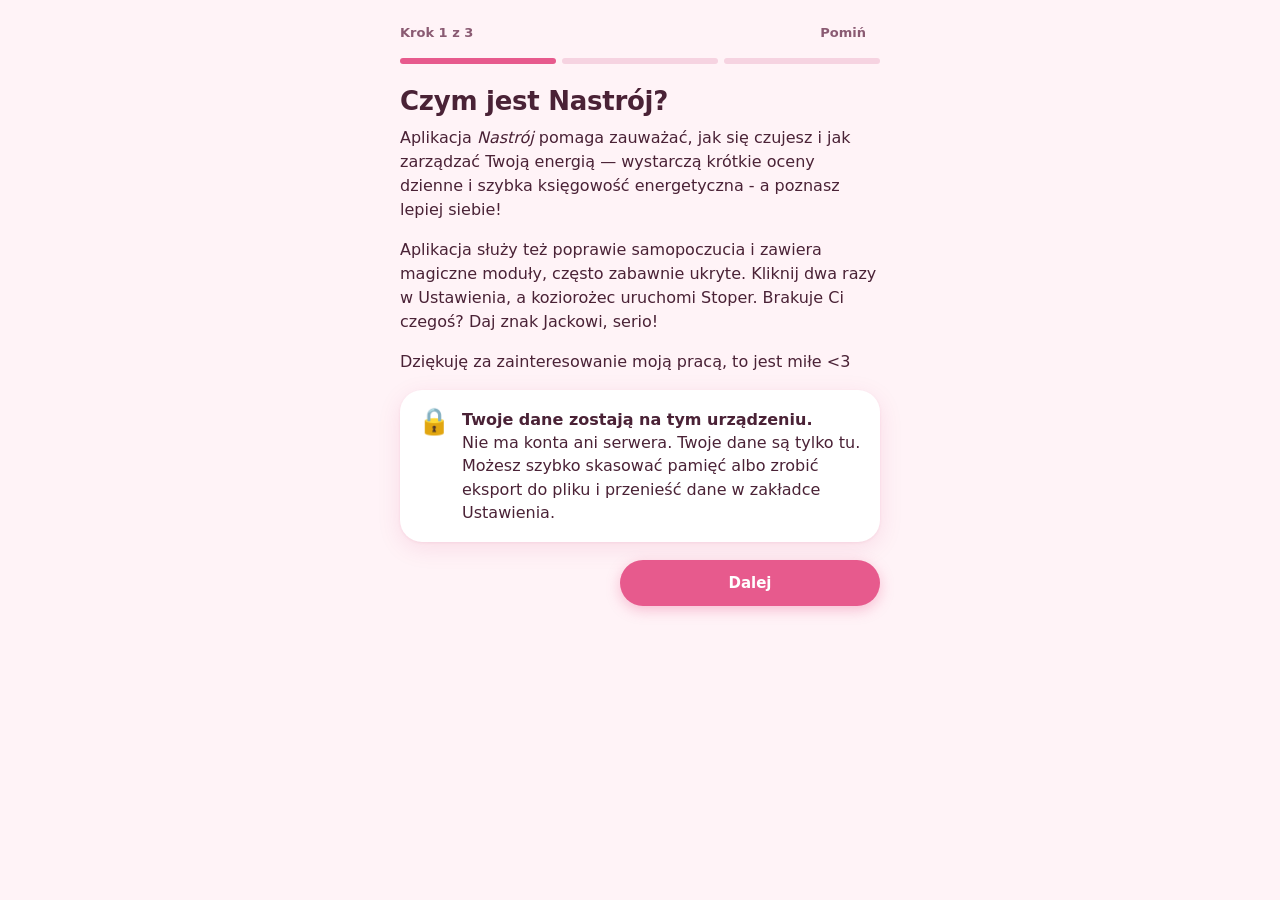
==== index.html @ f5c22366 "Merge pull request #15 from jab-jab-coder/samouczek Samouczek „Pierwsze kroki” (3 ekrany)" ====
<!doctype html>
<html lang="pl">
<head>
  <meta charset="utf-8">
  <meta name="viewport" content="width=device-width, initial-scale=1, viewport-fit=cover">
  <meta name="theme-color" content="#e75a8d">
  <meta name="description" content="Ocena samopoczucia i energii trzy razy dziennie, konto energii (energy accounting), wykresy i samoocena wypalenia.">
  <title>Nastrój</title>
  <link rel="manifest" href="manifest.webmanifest">
  <link rel="icon" href="icons/icon-192.png" type="image/png">
  <link rel="apple-touch-icon" href="icons/icon-192.png">
  <link rel="stylesheet" href="styles.css">
</head>
<body>
  <main id="app">
    <section id="view-today" class="view" data-view="today"></section>
    <section id="view-energy" class="view" data-view="energy" hidden></section>
    <section id="view-week" class="view" data-view="week" hidden></section>
    <section id="view-month" class="view" data-view="month" hidden></section>
    <section id="view-settings" class="view" data-view="settings" hidden></section>
    <section id="view-oddech" class="view" data-view="oddech" hidden></section>
    <section id="view-stopwatch" class="view" data-view="stopwatch" hidden></section>
    <section id="view-leki" class="view" data-view="leki" hidden></section>
  </main>

  <nav class="tabbar" aria-label="Nawigacja">
    <button class="tab" data-tab="today" aria-current="page">
      <svg viewBox="0 0 24 24" aria-hidden="true"><path d="M12 21s-7.5-4.6-9.6-9.2C.9 8.4 3 4.5 6.8 4.5c2.2 0 3.6 1.2 5.2 3 1.6-1.8 3-3 5.2-3 3.8 0 5.9 3.9 4.4 7.3C19.5 16.4 12 21 12 21z"/></svg>
      <span>Dziś</span>
    </button>
    <button class="tab" data-tab="energy">
      <svg viewBox="0 0 24 24" aria-hidden="true"><rect x="2.5" y="7" width="17" height="10" rx="2.5" fill="none" stroke-width="2"/><rect x="20" y="10" width="2" height="4" rx="1" stroke="none"/><path d="M11.5 8.5l-3 4h2.5l-1 3.5 3.5-4.5H11l.5-3z" stroke="none"/></svg>
      <span>Energia</span>
    </button>
    <button class="tab" data-tab="week">
      <svg viewBox="0 0 24 24" aria-hidden="true"><path d="M3 17l5-6 4 3 5-7 4 5" fill="none" stroke-width="2.2" stroke-linecap="round" stroke-linejoin="round"/></svg>
      <span>Tydzień</span>
    </button>
    <button class="tab" data-tab="month">
      <svg viewBox="0 0 24 24" aria-hidden="true"><rect x="3" y="12" width="4" height="9" rx="1.5"/><rect x="10" y="6" width="4" height="15" rx="1.5"/><rect x="17" y="9" width="4" height="12" rx="1.5"/></svg>
      <span>Miesiąc</span>
    </button>
    <button class="tab" data-tab="settings">
      <svg viewBox="0 0 24 24" aria-hidden="true"><path d="M12 8.5a3.5 3.5 0 100 7 3.5 3.5 0 000-7zm8.6 4.9l1.9 1.5-2 3.4-2.3-.9a7.6 7.6 0 01-2.1 1.2L15.8 21h-4l-.4-2.4a7.6 7.6 0 01-2.1-1.2l-2.3.9-2-3.4 1.9-1.5a7.7 7.7 0 010-2.4L5 9.5l2-3.4 2.3.9a7.6 7.6 0 012.1-1.2L11.8 3h4l.4 2.4a7.6 7.6 0 012.1 1.2l2.3-.9 2 3.4-1.9 1.5a7.7 7.7 0 010 2.4z" transform="translate(-1.8 0)"/></svg>
      <span>Ustawienia</span>
    </button>
  </nav>

  <div id="compliment" role="status" aria-live="polite" hidden></div>
  <button class="fab" data-act="compliment" aria-label="Pokaż komplement"><img src="icons/jednorozec.svg" alt="" width="51" height="51"></button>
  <div id="sheet" role="dialog" aria-modal="true" hidden></div>
  <div id="tut" role="dialog" aria-modal="true" aria-labelledby="tut-title" hidden></div>
  <div id="toast" role="status" aria-live="polite"></div>
  <script src="komplementy.js" defer></script>
  <script src="energy.js" defer></script>
  <script src="leki.js" defer></script>
  <script src="samouczek.js" defer></script>
  <script src="app.js" defer></script>
</body>
</html>
---- styles.css ----
:root {
  --bg: #fff3f7;
  --bg2: #ffe4ee;
  --card: #ffffff;
  --ink: #4a2236;
  --ink-soft: #8a5a72;
  --line: #f6d3e1;
  --track: #fbe0eb;
  --rose: #e75a8d;
  --rose-deep: #c2185b;
  --c-morning: #f28bb6;
  --c-afternoon: #e75a8d;
  --c-evening: #8e2c66;
  --shadow: 0 6px 24px rgba(194, 24, 91, .10), 0 1px 3px rgba(194, 24, 91, .08);
  --radius: 22px;
  --font: ui-rounded, "SF Pro Rounded", "Nunito", "Segoe UI", Roboto, system-ui, sans-serif;
  color-scheme: light;
}

* { box-sizing: border-box; }
html, body { margin: 0; }
html { background: var(--bg); }
body {
  font-family: var(--font);
  color: var(--ink);
  background: linear-gradient(180deg, var(--bg2) 0%, var(--bg) 280px) fixed;
  min-height: 100vh;
  -webkit-tap-highlight-color: transparent;
  -webkit-font-smoothing: antialiased;
}
button { font: inherit; color: inherit; }
[hidden] { display: none !important; }

#app {
  max-width: 480px;
  margin: 0 auto;
  padding: calc(env(safe-area-inset-top) + 18px) 16px calc(env(safe-area-inset-bottom) + 160px);
}

/* ---------- headers ---------- */
.head {
  display: grid;
  grid-template-columns: 44px 1fr 44px;
  align-items: center;
  text-align: center;
  margin-bottom: 6px;
}
.eyebrow {
  font-size: 13px;
  font-weight: 700;
  letter-spacing: .08em;
  text-transform: uppercase;
  color: var(--rose);
}
h1 { font-size: 26px; margin: 2px 0 0; font-weight: 800; letter-spacing: -.01em; }
h2 { font-size: 17px; margin: 0; font-weight: 800; }
h3 { font-size: 15px; margin: 0 0 10px; font-weight: 800; }
.lead { text-align: center; color: var(--ink-soft); margin: 4px 0 18px; font-size: 15px; }

.icon-btn {
  width: 44px; height: 44px;
  border-radius: 50%;
  border: 0;
  background: var(--card);
  box-shadow: var(--shadow);
  font-size: 24px; line-height: 1;
  color: var(--rose-deep);
  cursor: pointer;
}
.icon-btn:disabled { opacity: .35; box-shadow: none; cursor: default; }

/* ---------- progress dots ---------- */
.dots { display: flex; justify-content: center; gap: 8px; margin: 10px 0 2px; }
.dots i { width: 10px; height: 10px; border-radius: 50%; background: var(--line); }
.dots i.on { background: var(--rose); }

/* ---------- cards ---------- */
.card {
  background: var(--card);
  border-radius: var(--radius);
  box-shadow: var(--shadow);
  padding: 18px;
  margin-bottom: 14px;
}
.slot { border: 2px solid transparent; transition: border-color .2s, background .2s; }
.slot.now { border-color: var(--c-morning); }
.slot.saved { background: linear-gradient(160deg, #fff 0%, #fff6fa 100%); }
.slot-head { display: flex; align-items: center; gap: 12px; }
.slot-head small { color: var(--ink-soft); font-size: 13px; }
.slot-icon {
  width: 42px; height: 42px; border-radius: 14px;
  display: grid; place-items: center;
  background: var(--bg2); font-size: 22px;
}
.pill {
  margin-left: auto;
  background: var(--rose); color: #fff;
  font-size: 12px; font-weight: 800;
  padding: 4px 10px; border-radius: 99px;
}
.check {
  margin-left: auto;
  width: 28px; height: 28px; border-radius: 50%;
  background: var(--rose); color: #fff;
  display: grid; place-items: center; font-size: 15px; font-weight: 900;
}

.mood { display: flex; align-items: center; gap: 12px; margin: 16px 0 6px; }
.emo { font-size: 40px; line-height: 1; transition: transform .15s; }
.val { font-size: 40px; font-weight: 900; color: var(--rose-deep); min-width: 52px; font-variant-numeric: tabular-nums; }
.lbl { color: var(--ink-soft); font-weight: 700; }

/* ---------- slider ---------- */
input[type=range] {
  -webkit-appearance: none; appearance: none;
  width: 100%; height: 40px; margin: 0;
  background: transparent; cursor: pointer;
  --p: 50%;
}
input[type=range]:focus-visible { outline: none; }
input[type=range]::-webkit-slider-runnable-track {
  height: 14px; border-radius: 99px;
  background: linear-gradient(90deg, var(--c-morning) 0%, var(--rose) var(--p), var(--track) var(--p));
}
input[type=range]::-webkit-slider-thumb {
  -webkit-appearance: none;
  width: 32px; height: 32px; margin-top: -9px;
  border-radius: 50%; background: #fff;
  border: 4px solid var(--rose);
  box-shadow: 0 3px 10px rgba(194, 24, 91, .3);
}
input[type=range]:focus-visible::-webkit-slider-thumb { outline: 3px solid var(--c-morning); outline-offset: 2px; }
input[type=range]::-moz-range-track { height: 14px; border-radius: 99px; background: var(--track); }
input[type=range]::-moz-range-progress { height: 14px; border-radius: 99px; background: linear-gradient(90deg, var(--c-morning), var(--rose)); }
input[type=range]::-moz-range-thumb {
  width: 26px; height: 26px; border-radius: 50%; background: #fff;
  border: 4px solid var(--rose); box-shadow: 0 3px 10px rgba(194, 24, 91, .3);
}
.scale { display: flex; justify-content: space-between; font-size: 12px; color: var(--ink-soft); padding: 0 6px; }

.actions { display: flex; gap: 10px; justify-content: flex-end; margin-top: 12px; }
.btn {
  border: 0; border-radius: 99px;
  padding: 12px 22px; min-height: 46px;
  font-weight: 800; font-size: 15px; cursor: pointer;
}
.btn.primary { background: var(--rose); color: #fff; box-shadow: 0 4px 14px rgba(231, 90, 141, .35); }
.btn.primary:disabled { background: var(--bg2); color: var(--rose-deep); box-shadow: none; cursor: default; }
.btn.ghost { background: transparent; color: var(--ink-soft); }
.btn.soft { background: var(--bg2); color: var(--rose-deep); }
.btn.danger { background: #fff; color: #b3261e; border: 2px solid #f3c2c6; }
.btn.block { width: 100%; }

/* ---------- charts ---------- */
.chart-card { padding: 14px 10px 10px; }
.chart { width: 100%; height: auto; display: block; }
.chart text { font-family: var(--font); fill: var(--ink-soft); font-size: 11px; }
.chart .today-lbl { fill: var(--rose-deep); font-weight: 800; }
.chart .grid { stroke: var(--line); stroke-width: 1; }
.chart .hit { fill: transparent; cursor: pointer; }
.chart .hit.sel { fill: rgba(246, 165, 198, .18); }
.chart .empty { font-size: 14px; fill: var(--ink-soft); }

.legend { display: flex; flex-wrap: wrap; gap: 6px 14px; justify-content: center; font-size: 13px; color: var(--ink-soft); margin-top: 6px; }
.legend span { display: inline-flex; align-items: center; gap: 6px; }
.legend i { width: 10px; height: 10px; border-radius: 50%; display: inline-block; }
.legend i.line { width: 18px; height: 3px; border-radius: 2px; }

.chart-title { display: flex; align-items: baseline; justify-content: space-between; gap: 8px; padding: 0 6px 2px; }
.chart-title h3 { margin: 0; display: inline-flex; align-items: center; gap: 8px; letter-spacing: .01em; }
.chart-title h3 i { width: 8px; height: 8px; border-radius: 50%; display: inline-block; }
.chart-title span { font-size: 12px; color: var(--ink-soft); }
.chart-sep { height: 1px; background: var(--line); margin: 14px 6px 12px; }
.detail .drow { margin-top: 3px; }
.detail .drow i { width: 7px; height: 7px; border-radius: 50%; display: inline-block; margin-right: 6px; vertical-align: 2px; }
.detail .drow.en b { color: #1d6b45; }
.detail { margin-top: 8px; padding: 10px 12px; border-radius: 14px; background: var(--bg); font-size: 14px; min-height: 42px; }
.detail b { color: var(--rose-deep); }
.detail .muted { color: var(--ink-soft); }

.stats { display: grid; grid-template-columns: repeat(3, 1fr); gap: 10px; margin-bottom: 14px; }
.stat { background: var(--card); border-radius: 18px; box-shadow: var(--shadow); padding: 12px; text-align: center; }
.stat .n { font-size: 24px; font-weight: 900; color: var(--rose-deep); font-variant-numeric: tabular-nums; }
.stat .t { font-size: 12px; color: var(--ink-soft); font-weight: 700; }
.stat .d { font-size: 12px; font-weight: 800; }
.up { color: #2e7d4f; } .down { color: #b3261e; } .same { color: var(--ink-soft); }

.slotavg { display: grid; grid-template-columns: repeat(3, 1fr); gap: 8px; }
.slotavg div { text-align: center; padding: 10px 4px; border-radius: 14px; background: var(--bg); }
.slotavg .n { font-size: 20px; font-weight: 900; color: var(--ink); display: flex; align-items: center; justify-content: center; gap: 6px; }
.slotavg .n i { width: 10px; height: 10px; border-radius: 50%; display: inline-block; }
.slotavg .t { font-size: 12px; color: var(--ink-soft); font-weight: 700; }

/* ---------- settings ---------- */
.row { display: flex; align-items: center; justify-content: space-between; gap: 12px; padding: 10px 0; }
.row + .row { border-top: 1px solid var(--line); }
.row label { font-weight: 700; }
.row small { display: block; color: var(--ink-soft); font-weight: 500; font-size: 13px; }
input[type=time] {
  font: inherit; font-weight: 800; color: var(--rose-deep);
  border: 2px solid var(--line); border-radius: 12px;
  padding: 8px 10px; background: var(--bg);
}
.switch { position: relative; width: 54px; height: 32px; flex: none; }
.switch input { opacity: 0; width: 100%; height: 100%; margin: 0; position: absolute; cursor: pointer; z-index: 1; }
.switch span { position: absolute; inset: 0; border-radius: 99px; background: var(--line); transition: background .2s; }
.switch span::after {
  content: ""; position: absolute; top: 4px; left: 4px;
  width: 24px; height: 24px; border-radius: 50%; background: #fff;
  box-shadow: 0 2px 6px rgba(0,0,0,.15); transition: transform .2s;
}
.switch input:checked + span { background: var(--rose); }
.switch input:checked + span::after { transform: translateX(22px); }
.switch input:focus-visible + span { outline: 3px solid var(--c-morning); outline-offset: 2px; }
.stack { display: grid; gap: 10px; }
.note { font-size: 13px; color: var(--ink-soft); line-height: 1.45; margin: 8px 0 0; }
.footer { text-align: center; font-size: 12px; color: var(--ink-soft); margin-top: 18px; }

/* ---------- tabbar ---------- */
.tabbar {
  position: fixed; left: 50%; transform: translateX(-50%);
  bottom: calc(env(safe-area-inset-bottom) + 12px);
  width: min(448px, calc(100% - 24px));
  display: grid; grid-auto-flow: column; grid-auto-columns: 1fr;   /* ukryta zakładka nie zostawia dziury */
  background: rgba(255, 255, 255, .92);
  backdrop-filter: blur(12px); -webkit-backdrop-filter: blur(12px);
  border-radius: 24px; box-shadow: var(--shadow);
  padding: 6px;
}
.tab {
  border: 0; background: transparent; cursor: pointer;
  display: grid; justify-items: center; gap: 2px;
  padding: 8px 0 6px; border-radius: 18px;
  color: var(--ink-soft); font-size: 11px; font-weight: 700;
  touch-action: manipulation;  /* bez zoomu przy szybkim wielokrotnym dotknięciu (Oddech) */
}
.tab svg { width: 24px; height: 24px; fill: currentColor; stroke: currentColor; }
.tab[data-tab="today"] svg, .tab[data-tab="month"] svg, .tab[data-tab="settings"] svg { stroke: none; }
.tab[data-tab="week"] svg { fill: none; }
.tab[aria-current="page"] { color: var(--rose-deep); background: var(--bg2); }

/* ---------- toast ---------- */
#toast {
  position: fixed; left: 50%; bottom: calc(env(safe-area-inset-bottom) + 96px);
  transform: translate(-50%, 20px); opacity: 0; pointer-events: none;
  background: var(--ink); color: #fff; padding: 10px 18px; border-radius: 99px;
  font-weight: 700; font-size: 14px; transition: opacity .2s, transform .2s;
  max-width: calc(100% - 32px); text-align: center;
}
#toast.show { opacity: 1; transform: translate(-50%, 0); }



/* =========================================================
   Energia (energy accounting)
   ========================================================= */
:root { --pos: #e75a8d; --neg: #6b2a52; --g: #2e7d4f; --a: #b7791f; --r: #b3261e; }

.energy-row { display: flex; align-items: baseline; justify-content: space-between; margin: 10px 0 0; }
.en-lbl { font-weight: 800; color: var(--ink-soft); font-size: 14px; }
.en-val { font-weight: 900; font-size: 22px; color: var(--c-evening); font-variant-numeric: tabular-nums; }
.en-val small { font-size: 13px; color: var(--ink-soft); }
input[type=range].en::-webkit-slider-runnable-track {
  background: linear-gradient(90deg, #d8b4c8 0%, var(--c-evening) var(--p), var(--track) var(--p));
}
input[type=range].en::-webkit-slider-thumb { border-color: var(--c-evening); }
input[type=range].en::-moz-range-progress { background: linear-gradient(90deg, #d8b4c8, var(--c-evening)); }
input[type=range].en::-moz-range-thumb { border-color: var(--c-evening); }

/* ---------- wartość domyślna, jeszcze nieustawiona (szara) ---------- */
:root { --idle: #b3a7ad; --idle-soft: #ddd5d9; --idle-track: #eeeaec; }
.val.idle, .en-val.idle { color: var(--idle); }
.emo.idle { filter: grayscale(1); opacity: .55; }
input[type=range].idle::-webkit-slider-runnable-track {
  background: linear-gradient(90deg, var(--idle-soft) 0%, var(--idle) var(--p), var(--idle-track) var(--p));
}
input[type=range].idle::-webkit-slider-thumb { border-color: var(--idle); box-shadow: 0 2px 6px rgba(0, 0, 0, .12); }
input[type=range].idle::-moz-range-track { background: var(--idle-track); }
input[type=range].idle::-moz-range-progress { background: linear-gradient(90deg, var(--idle-soft), var(--idle)); }
input[type=range].idle::-moz-range-thumb { border-color: var(--idle); box-shadow: 0 2px 6px rgba(0, 0, 0, .12); }

.saldo-chip {
  display: flex; align-items: center; justify-content: center; gap: 8px;
  width: 100%; margin: 10px 0 4px; padding: 10px 14px; min-height: 44px;
  border: 0; border-radius: 99px; background: var(--card); box-shadow: var(--shadow);
  font-size: 14px; font-weight: 700; color: var(--ink); cursor: pointer;
}
.saldo-chip b { color: var(--rose-deep); }
.dot { width: 12px; height: 12px; border-radius: 50%; display: inline-block; flex: none; }
.dot.g { background: var(--g); } .dot.a { background: var(--a); } .dot.r { background: var(--r); }

.saldo-top { display: flex; align-items: center; justify-content: space-between; gap: 12px; }
.saldo-n { font-size: 46px; font-weight: 900; line-height: 1; color: var(--rose-deep); font-variant-numeric: tabular-nums; }
.saldo-n.neg { color: var(--neg); }
.saldo-t { font-weight: 700; color: var(--ink-soft); margin-top: 4px; }
.light { display: flex; align-items: center; gap: 10px; padding: 10px 12px; border-radius: 16px; background: var(--bg); font-size: 13px; line-height: 1.3; max-width: 52%; }
.light i { width: 20px; height: 20px; border-radius: 50%; flex: none; }
.light.g i { background: var(--g); } .light.a i { background: var(--a); } .light.r i { background: var(--r); }
.light.r { background: #fde8ea; }
.gauge { position: relative; height: 14px; border-radius: 99px; background: var(--track); margin: 16px 0 10px; overflow: hidden; }
.gauge .mid { position: absolute; left: 50%; top: 0; bottom: 0; width: 2px; background: var(--ink-soft); opacity: .5; }
.gauge .fill { position: absolute; top: 0; bottom: 0; background: var(--pos); border-radius: 99px; }
.gauge .fill.neg { background: var(--neg); }
.saldo-flow { display: flex; justify-content: space-between; gap: 6px; font-size: 13px; color: var(--ink-soft); flex-wrap: wrap; }
.saldo-flow b { color: var(--ink); }

.hint { background: #fff8e6; font-size: 14px; line-height: 1.45; }
.due { display: flex; align-items: center; justify-content: space-between; gap: 12px; }
.due small { color: var(--ink-soft); }
.recovery { border: 2px solid #f2d39a; }
.recovery.red { border-color: #f3a7ae; }
.help { margin-top: 12px; padding: 12px; border-radius: 14px; background: var(--bg); font-size: 14px; line-height: 1.5; }
.help p { margin: 0 0 8px; }
.help a { color: var(--rose-deep); font-weight: 800; }

.sub { font-size: 12px; font-weight: 800; letter-spacing: .06em; text-transform: uppercase; color: var(--rose); margin: 14px 0 8px; }
.sub:first-of-type { margin-top: 4px; }
.muted { color: var(--ink-soft); font-size: 14px; }
.plain { margin: 0; padding-left: 18px; line-height: 1.6; font-size: 14px; }
.rank { margin: 0; padding-left: 22px; font-size: 14px; }
.rank li { padding: 4px 0; }
.rank li span { font-weight: 700; }
.rank li small { display: block; color: var(--ink-soft); }
.warn { color: var(--r); font-weight: 700; font-size: 14px; margin: 8px 0 0; }

.qgrid { display: grid; grid-template-columns: repeat(2, 1fr); gap: 8px; }
.qa {
  display: flex; align-items: center; justify-content: space-between; gap: 6px; text-align: left;
  min-height: 52px; padding: 8px 12px; border-radius: 14px; border: 2px solid var(--line);
  background: var(--card); font-size: 13px; font-weight: 700; cursor: pointer; color: var(--ink);
}
.qa small { font-weight: 900; font-size: 13px; flex: none; }
.qa.w small { color: var(--neg); } .qa.d small { color: var(--rose-deep); }
.qa.d { background: var(--bg); }
.qa:active { transform: scale(.98); }

.logrow { display: flex; align-items: center; gap: 10px; padding: 8px 0; }
.logrow + .logrow { border-top: 1px solid var(--line); }
.logrow.col { display: block; }
.logline { display: flex; align-items: center; gap: 10px; }
.logrow.arch { opacity: .5; }
.k { min-width: 46px; text-align: center; font-weight: 900; font-size: 14px; padding: 4px 6px; border-radius: 10px; font-variant-numeric: tabular-nums; }
.k.w { background: #f1e3ea; color: var(--neg); } .k.d { background: var(--bg2); color: var(--rose-deep); }
.nm { flex: 1; font-weight: 700; font-size: 14px; }
.nm small { display: block; font-weight: 500; color: var(--ink-soft); font-size: 12px; }
.x { width: 36px; height: 36px; flex: none; border: 0; border-radius: 50%; background: var(--bg); color: var(--ink-soft); font-size: 20px; cursor: pointer; }
.link { border: 0; background: none; color: var(--rose-deep); font-weight: 700; font-size: 13px; cursor: pointer; padding: 6px 4px; }
.chips { display: flex; flex-wrap: wrap; gap: 6px; margin-top: 6px; }
.chip { border: 2px solid var(--line); background: var(--card); border-radius: 99px; padding: 6px 12px; min-height: 36px; font-size: 13px; font-weight: 700; cursor: pointer; color: var(--ink); }
.chip.on { background: var(--rose); border-color: var(--rose); color: #fff; }
.chip small { color: var(--ink-soft); }
.btn.sm { padding: 8px 14px; min-height: 36px; font-size: 13px; }

select.sel {   /* tylko <select> — klasa .sel jest też na zaznaczonym dniu wykresu (rect) */
  font: inherit; font-weight: 700; color: var(--ink); width: 100%;
  border: 2px solid var(--line); border-radius: 12px; padding: 10px; background: var(--bg); margin-top: 8px;
}
select.sel.narrow { width: auto; margin: 0; }
.proj { margin-top: 12px; padding: 10px 12px; border-radius: 14px; background: var(--bg); font-size: 14px; }
.proj b { font-size: 18px; color: var(--rose-deep); }
.proj.neg b { color: var(--neg); }
.proj small { display: block; color: var(--ink-soft); }

.chart .bpos { fill: var(--pos); } .chart .bneg { fill: var(--neg); }
.chart .mk { fill: var(--a); } .chart .mk.aut { fill: var(--c-evening); }
.chart .mkt { font-size: 9px; font-weight: 800; }
.legend i.bpos-i { background: var(--pos); border-radius: 2px; }
.legend i.bneg-i { background: var(--neg); border-radius: 2px; }

.fold summary { list-style: none; display: flex; align-items: center; justify-content: space-between; cursor: pointer; }
.fold summary::-webkit-details-marker { display: none; }
.fold summary h3 { margin: 0; }
.fold summary small { background: var(--bg2); color: var(--rose-deep); font-weight: 800; border-radius: 99px; padding: 2px 10px; }
.fold[open] summary { margin-bottom: 8px; }
.addrow { display: flex; gap: 8px; margin-top: 10px; }
.addrow input, .actform input[type=text] {
  flex: 1; font: inherit; border: 2px solid var(--line); border-radius: 12px; padding: 10px; background: var(--bg); color: var(--ink); min-width: 0; width: 100%;
}
.actform { padding: 10px; border-radius: 16px; background: #fffafc; border: 2px solid var(--line); margin: 8px 0; }
.row2 { display: grid; grid-template-columns: 1fr 1fr; gap: 8px; }
.numrow { display: flex; align-items: center; justify-content: space-between; gap: 10px; margin-top: 10px; font-weight: 700; font-size: 14px; }
.def-block { padding: 12px 0; border-top: 1px solid var(--line); }
.def-title { font-weight: 700; margin-bottom: 6px; }
.def-title small, .def-opt small { display: block; font-weight: 400; color: var(--ink-soft); font-size: 13px; }
.def-opt { display: flex; align-items: center; gap: 10px; padding: 8px 0; font-weight: 700; font-size: 14px; cursor: pointer; }
.def-opt input { width: 22px; height: 22px; accent-color: var(--rose); flex: none; margin: 0; }
.def-own { padding-left: 32px; }
.def-block + .row { border-top: 1px solid var(--line); }
.def-own .numrow { margin-top: 6px; }
.numrow input:disabled { opacity: .45; }
.numrow input { width: 80px; font: inherit; font-weight: 800; border: 2px solid var(--line); border-radius: 12px; padding: 8px; background: var(--bg); color: var(--ink); }

.tpls { display: grid; gap: 6px; }
.tpl { display: flex; align-items: center; gap: 10px; padding: 8px 4px; font-weight: 700; font-size: 14px; cursor: pointer; }
.tpl input { width: 22px; height: 22px; accent-color: var(--rose); flex: none; }
.tpl span { flex: 1; }
.tpl small { color: var(--ink-soft); font-weight: 800; }

/* ---------- arkusz (badania, wyciąg) ---------- */
body.locked { overflow: hidden; }
#sheet { position: fixed; inset: 0; z-index: 20; background: rgba(74, 34, 54, .35); overflow-y: auto; padding: calc(env(safe-area-inset-top) + 16px) 12px 24px; }
.sheet-in { max-width: 480px; margin: 0 auto; background: var(--bg); border-radius: 26px; padding: 18px; box-shadow: var(--shadow); }
.sheet-head { display: flex; align-items: center; gap: 10px; margin-bottom: 10px; }
.sheet-head h2 { flex: 1; font-size: 20px; }
.q { border: 0; margin: 0 0 12px; padding: 14px; background: var(--card); border-radius: 18px; }
.q legend { float: left; width: 100%; font-weight: 800; font-size: 15px; margin-bottom: 10px; line-height: 1.4; }
.opts { clear: both; display: grid; gap: 6px; }
.opt { display: flex; align-items: center; gap: 10px; padding: 10px 12px; border-radius: 12px; border: 2px solid var(--line); cursor: pointer; font-weight: 700; font-size: 14px; }
.opt input { width: 20px; height: 20px; accent-color: var(--rose); margin: 0; }
.opt:has(input:checked) { border-color: var(--rose); background: var(--bg2); }
.result { display: flex; align-items: center; gap: 16px; padding: 16px; border-radius: 18px; background: var(--card); font-size: 14px; line-height: 1.45; }
.result .score { font-size: 44px; font-weight: 900; line-height: 1; }
.result .score small { font-size: 14px; color: var(--ink-soft); }
.result.g .score { color: var(--g); } .result.a .score { color: var(--a); } .result.r .score { color: var(--r); }
.stmt h3 { margin-top: 16px; }
.ptitle { display: none; }
.tbl { width: 100%; border-collapse: collapse; font-size: 13px; background: var(--card); border-radius: 14px; overflow: hidden; font-variant-numeric: tabular-nums; }
.tbl th, .tbl td { padding: 6px 4px; text-align: center; border-bottom: 1px solid var(--line); }
.tbl th { background: var(--bg2); font-weight: 800; }
.tbl td.neg { color: var(--neg); font-weight: 800; }

/* ---------- tryb niskiej stymulacji ---------- */
:root[data-calm="1"] {
  --bg: #f4f3f3; --bg2: #e9e6e8; --card: #fbfbfb; --ink: #2e2a2c; --ink-soft: #6b6468;
  --line: #e0dcde; --track: #e6e2e4; --rose: #8a7480; --rose-deep: #5e4a55;
  --c-morning: #b4a3ac; --c-afternoon: #8a7480; --c-evening: #5e4a55;
  --pos: #8a7480; --neg: #4a3a43; --shadow: none;
}
:root[data-calm="1"] body { background: var(--bg); }
:root[data-calm="1"] *, :root[data-calm="1"] *::before, :root[data-calm="1"] *::after { transition: none !important; animation: none !important; }
:root[data-calm="1"] .card, :root[data-calm="1"] .stat, :root[data-calm="1"] .saldo-chip { border: 1px solid var(--line); }
:root[data-calm="1"] .btn.primary { box-shadow: none; }
:root[data-calm="1"] .tabbar { background: var(--card); border: 1px solid var(--line); }

@media (prefers-reduced-motion: reduce) {
  * { transition: none !important; }
}

/* ---------- druk wyciągu ---------- */
@media print {
  body { background: #fff !important; }
  body.locked { overflow: visible; }
  #app, .tabbar, #toast, .noprint { display: none !important; }
  #sheet { position: static; background: none; padding: 0; overflow: visible; }
  .sheet-in { box-shadow: none; background: #fff; padding: 0; max-width: none; }
  .ptitle { display: block; font-size: 20px; margin: 0 0 10px; }
  .stat { box-shadow: none; border: 1px solid #ccc; }
  .tbl { border: 1px solid #ccc; }
}

/* ---------- komplementy ---------- */
.fab {
  position: fixed; z-index: 15;
  right: max(16px, calc(50% - 224px));
  bottom: calc(env(safe-area-inset-bottom) + 96px);
  width: 56px; height: 56px; border-radius: 50%; border: 0; cursor: pointer;
  background: var(--card); box-shadow: var(--shadow); font-size: 28px; line-height: 1;
  display: grid; place-items: center;
}
.fab img { width: 51px; height: 51px; display: block; pointer-events: none; }
.fab:focus-visible { outline: 3px solid var(--c-morning); outline-offset: 2px; }
#compliment {
  position: fixed; z-index: 30; left: 50%; transform: translateX(-50%);
  top: calc(env(safe-area-inset-top) + 12px);
  width: min(448px, calc(100% - 24px));
  display: flex; flex-direction: column; align-items: center;
  pointer-events: none;   /* klikalny jest tylko dymek */
  animation: compl-in .25s ease-out;
}
/* dymek z komplementem; tęczowa obwódka: karta na padding-box, tęcza na border-box */
#compliment .c-bubble {
  position: relative; width: 100%; pointer-events: auto;
  display: flex; align-items: center; gap: 12px;
  min-height: 190px; padding: 20px 14px 22px 20px; border-radius: 26px; overflow: hidden;
  border: 5px solid transparent;
  background:
    linear-gradient(var(--card), var(--card)) padding-box,
    linear-gradient(120deg, #ffadad, #ffd6a5, #fdffb6, #caffbf, #9bf6ff, #a0c4ff, #bdb2ff) border-box;
  box-shadow: 0 10px 30px rgba(194, 24, 91, .25);
}
/* ogonek dymka skierowany do jednorożca; kolor obwódki w tym miejscu tęczy */
#compliment .c-tail {
  position: relative; width: 34px; height: 22px; margin-top: -5px;
  background: #a8f8e4; clip-path: polygon(0 0, 100% 0, 50% 100%);
}
#compliment .c-tail::before {
  content: ''; position: absolute; inset: 0;
  background: var(--card); clip-path: polygon(7px 0, 27px 0, 17px 14px);
}
#compliment .c-uni {
  display: block;
  width: 120px; height: 120px; margin-top: 2px;
  filter: drop-shadow(0 6px 12px rgba(194, 24, 91, .25));
  animation: uni-in .45s cubic-bezier(.34, 1.56, .64, 1) .1s both;
}
#compliment .c-uni svg { display: block; width: 100%; height: 100%; }
@keyframes uni-in { from { opacity: 0; transform: translateY(24px) scale(.6); } to { opacity: 1; transform: none; } }
@media (prefers-reduced-motion: reduce) { #compliment .c-uni { animation: none; } }
/* przycisk zamknięcia: 90% wysokości dymka, przy prawej krawędzi */
#compliment .c-bubble { padding-right: 76px; }
#compliment .c-bubble .x {
  position: absolute; right: 10px; top: 5%; bottom: 5%;
  width: 56px; height: auto; border-radius: 18px;
  display: flex; align-items: center; justify-content: center;
  font-size: 56px; line-height: 1; padding: 0;
}
#compliment .c-emo { font-size: 48px; line-height: 1; flex: none; }
#compliment p { flex: 1; margin: 0; font-size: 22px; font-weight: 800; color: var(--rose-deep); line-height: 1.3; text-wrap: balance; }
/* pasek czasu 9 s, rośnie od prawej; kolory = 3 pierwsze barwy tęczowej obwódki dymka:
   1. #ffadad → 2. #ffd6a5 → 3. #fdffb6, każdy po 3 s; wcześniejsze odcinki zostają */
#compliment .c-bar {
  position: absolute; left: 0; bottom: 0; height: 8px; width: 100%;
  background: linear-gradient(90deg,
    #fdffb6 0 33.3333%,           /* 3/9, ostatni od prawej */
    #ffd6a5 33.3333% 66.6667%,    /* 3/9 */
    #ffadad 66.6667% 100%);       /* 3/9, pierwszy przy prawej krawędzi */
  clip-path: inset(0 0 0 100%);
  animation: compl-bar 9s linear forwards;
}
@keyframes compl-in { from { opacity: 0; transform: translate(-50%, -12px); } to { opacity: 1; transform: translate(-50%, 0); } }
@keyframes compl-bar { from { clip-path: inset(0 0 0 100%); } to { clip-path: inset(0 0 0 0); } }
@media print { .fab, #compliment { display: none !important; } }

/* ---------- zwinięte karty pór dnia ---------- */
.slot-compact {
  display: flex; align-items: center; gap: 12px; width: 100%;
  padding: 10px 14px; min-height: 64px; margin-bottom: 10px;
  border: 2px solid transparent; text-align: left; cursor: pointer; font: inherit; color: var(--ink);
}
.slot-compact .slot-icon { width: 38px; height: 38px; font-size: 20px; flex: none; }
.slot-compact .c-name { flex: 1; font-weight: 800; font-size: 16px; min-width: 0; }
.slot-compact .c-name small { display: block; font-weight: 500; font-size: 12px; color: var(--ink-soft); }
.c-vals { display: flex; gap: 10px; align-items: center; font-size: 15px; white-space: nowrap; }
.c-vals b { font-size: 20px; font-weight: 900; font-variant-numeric: tabular-nums; }
.c-m b { color: var(--rose-deep); }
.c-e b { color: var(--c-evening); }
.c-none { font-size: 13px; font-weight: 700; color: var(--ink-soft); }
.c-chev { color: var(--ink-soft); font-size: 18px; flex: none; }
.slot-compact.filled { background: linear-gradient(120deg, var(--bg2) 0%, var(--card) 100%); border-color: var(--c-morning); }
.slot-compact.empty { opacity: .55; box-shadow: none; background: var(--card); }
.slot-compact:focus-visible { outline: 3px solid var(--c-morning); outline-offset: 2px; }
.c-close { width: 36px; height: 36px; flex: none; border: 0; border-radius: 50%; background: var(--bg); color: var(--ink-soft); font-size: 18px; cursor: pointer; }
.slot-head .c-close { margin-left: auto; }
.slot-head .check + .c-close, .slot-head .pill + .c-close { margin-left: 8px; }

/* ---------- o aplikacji ---------- */
.about p { margin: 0 0 8px; font-size: 15px; line-height: 1.5; }
.about p:last-child { margin-bottom: 0; }
.about b { color: var(--rose-deep); }
.about a { color: var(--rose-deep); font-weight: 700; overflow-wrap: anywhere; }

/* =========================================================
   Stoper (podwójne dotknięcie „Ustawienia”)
   ========================================================= */
/* menu (pasek zakładek) zostaje widoczne; chowamy tylko pływającego jednorożca — tu jednorożec jest na równoważni */
body.sw-on .fab, body.sw-on #compliment { display: none !important; }
.stopwatch {
  min-height: calc(100vh - 220px);
  display: grid; place-content: center; justify-items: center; gap: 24px;
}
.sw-uni { width: min(66vw, 250px); aspect-ratio: 200 / 228; max-width: 100%; }
.sw-uni svg, .sw-uni img { width: 100%; height: 100%; display: block; overflow: visible; }
.sw-uni .rw-head { cursor: pointer; -webkit-tap-highlight-color: transparent; }
.sw-uni .rw-head:focus { outline: none; }
.sw-uni .rw-head:focus-visible circle[fill="transparent"] { stroke: var(--c-morning); stroke-width: 3; }
.sw-uni foreignObject { overflow: visible; }
/* dymek z komplementem; rozmiary w jednostkach viewBox (200 = szerokość grafiki) */
.sw-say {
  position: relative; width: fit-content; max-width: 100%; margin: 7px auto 0;
  background: #fff; color: var(--ink); border: 1.3px solid #5b3a55; border-radius: 11px;
  padding: 5px 8px; box-shadow: 0 3px 10px rgba(194, 24, 91, .18);
  font: 800 10px/1.3 var(--font); text-align: center;
  animation: sw-say 9s ease-out both;
}
.sw-say p { margin: 0; }
.sw-say::before, .sw-say::after {
  content: ""; position: absolute; left: 50%; transform: translateX(-50%);
  border: 6px solid transparent; border-top: 0;
}
.sw-say::before { top: -7px; border-bottom: 7px solid #5b3a55; }
.sw-say::after  { top: -5.4px; border-bottom: 7px solid #fff; }
@keyframes sw-say {
  0%   { opacity: 0; transform: translateY(-4px) scale(.85); }
  5%, 92% { opacity: 1; transform: none; }
  100% { opacity: 0; }
}
@media (prefers-reduced-motion: reduce) { .sw-say { animation: none; } }
.sw-time {
  font-size: clamp(64px, 22vw, 120px); font-weight: 800; letter-spacing: -.02em;
  font-variant-numeric: tabular-nums; color: var(--rose-deep); line-height: 1;
  white-space: nowrap; transition: color .3s;
}
/* odliczanie −00:10 … −00:01 — mocniejszy, jaskrawy kolor */
.sw-time.sw-lead { color: #ff1a75; text-shadow: 0 0 18px rgba(255, 26, 117, .35); }

.sw-actions { display: flex; gap: 18px; justify-content: center; }

/* Top 5 wyników */
.sw-top { justify-self: stretch; margin: 6px 0 0; }
.sw-top h3 { text-align: center; margin-bottom: 8px; }
.sw-list { list-style: none; margin: 0; padding: 0; display: grid; }
.sw-row {
  display: grid; grid-template-columns: 30px 64px 1fr auto; align-items: center; gap: 10px;
  padding: 9px 6px; border-top: 1px solid var(--line);
}
.sw-row:first-child { border-top: 0; }
.sw-row.fresh { background: var(--bg2); border-top-color: transparent; border-radius: 12px; }
.sw-row.fresh + .sw-row { border-top-color: transparent; }
.sw-rank {
  width: 28px; height: 28px; border-radius: 50%; display: grid; place-items: center;
  background: var(--bg2); color: var(--rose-deep); font-weight: 800; font-size: 14px;
}
.sw-row.first .sw-rank { background: #ffe8a3; color: #8a5a00; box-shadow: inset 0 0 0 1.5px #f9c74f; }
.sw-row.fresh .sw-rank { background: var(--card); }
.sw-res { font-size: 19px; font-weight: 800; font-variant-numeric: tabular-nums; color: var(--rose-deep); }
.sw-when { font-size: 14px; font-weight: 700; font-variant-numeric: tabular-nums; min-width: 0; }
.sw-when small { display: block; font-size: 12px; font-weight: 600; color: var(--ink-soft); }
.sw-meas { display: grid; grid-template-columns: 3.4em 3em; gap: 4px; font-size: 14px; white-space: nowrap; }
.sw-meas .na { color: var(--ink-soft); }
@media (max-width: 380px) {
  .sw-row { grid-template-columns: 28px 56px 1fr auto; gap: 8px; padding: 8px 4px; }
  .sw-res { font-size: 17px; }
  .sw-meas { grid-template-columns: auto; gap: 0; font-size: 13px; }
}
.sw-empty { text-align: center; margin: 0; }
.sw-back {
  width: 68px; height: 68px; border-radius: 50%; border: 0; cursor: pointer;
  background: var(--card); box-shadow: var(--shadow); color: var(--rose-deep);
  display: grid; place-items: center;
}
.sw-back svg { width: 32px; height: 32px; stroke: currentColor; }
.sw-back:active { transform: scale(.94); }
.sw-back:focus-visible { outline: 3px solid var(--c-morning); outline-offset: 2px; }

/* ---------- Oddech ---------- */
.oddech-stage { display: grid; place-items: center; gap: 28px; min-height: 60vh; align-content: center; }
.oddech-uni { display: block; width: min(70vw, 260px); height: auto; aspect-ratio: 1; }
.oddech-uni svg { display: block; width: 100%; height: 100%; }
/* na Oddechu bez iskierek przy rogu */
.oddech-stage .uni-sparkle { display: none; }
/* na Oddechu zwykły uśmiech znika, widać tylko minę bieżącej fazy */
.oddech-stage .uni-smile { opacity: 0; }
.oddech-stage.ph-in   .uni-m-in,
.oddech-stage.ph-hold .uni-m-hold,
.oddech-stage.ph-out  .uni-m-out { opacity: 1; }
.oddech-stage .uni-m-in, .oddech-stage .uni-m-out { transform-box: fill-box; transform-origin: center; }
.oddech-stage.ph-in  .uni-m-in  { animation: odd-in 4s ease-out both; }   /* usta otwierają się do wdechu */
.oddech-stage.ph-out .uni-m-out { animation: odd-out 8s ease-in both; }   /* ściągnięte usta, powoli maleją */
.oddech-stage.ph-out .uni-puff  { transform-box: fill-box; transform-origin: center; animation: odd-puff 2s ease-out infinite; }
.oddech-stage.ph-out .uni-p2 { animation-delay: .66s; }
.oddech-stage.ph-out .uni-p3 { animation-delay: 1.33s; }
@keyframes odd-in   { from { transform: scale(.45); } to { transform: scale(1.15); } }
@keyframes odd-out  { from { transform: scale(1.1); } to { transform: scale(.8); } }
@keyframes odd-puff { from { opacity: .9; transform: translate(0, 0) scale(.6); } to { opacity: 0; transform: translate(0, 12px) scale(1.8); } }

/* pasek 19 s (4+7+8), rośnie od prawej; odcinki w kolejności od prawej:
   #ffadad 4/19 → #ffd6a5 7/19 → #fdffb6 8/19 (jak w pasku komplementu) */
.oddech-meter { width: min(80vw, 320px); display: grid; gap: 8px; }
.oddech-bar {
  width: 100%; height: 14px; border-radius: 999px; overflow: hidden;
  background: var(--track); border: 1px solid var(--line);
}
.oddech-bar i {
  display: block; height: 100%;
  background: linear-gradient(90deg,
    #fdffb6 0 42.1053%,           /* 8/19 — wydech */
    #ffd6a5 42.1053% 78.9474%,    /* 7/19 — bezdech */
    #ffadad 78.9474% 100%);       /* 4/19 — wdech, przy prawej krawędzi */
  clip-path: inset(0 0 0 100%);
}
/* liczniki sekund pod środkiem odcinków (kolumny = proporcje 8:7:4, od lewej wydech, bezdech, wdech) */
.oddech-secs { display: grid; grid-template-columns: 8fr 7fr 4fr; justify-items: center; min-height: 36px; }
.oddech-secs b {
  display: grid; place-items: center; min-width: 36px; height: 36px; border-radius: 50%;
  font-size: 20px; font-weight: 900; color: var(--ink); font-variant-numeric: tabular-nums;
  border: 1px solid var(--line); visibility: hidden;
}
.oddech-secs b:not(:empty) { visibility: visible; }
.oddech-secs b[data-ph="in"]   { background: #ffadad; }
.oddech-secs b[data-ph="hold"] { background: #ffd6a5; }
.oddech-secs b[data-ph="out"]  { background: #fdffb6; }
.oddech-secs b.on { animation: odd-num .35s cubic-bezier(.34, 1.56, .64, 1); }
@keyframes odd-num { from { transform: scale(.6); } to { transform: none; } }
.oddech-sound {
  display: grid; place-items: center; width: 48px; height: 48px; border-radius: 50%;
  border: 1px solid var(--line); background: var(--card); color: var(--rose-deep); cursor: pointer;
  box-shadow: var(--shadow); touch-action: manipulation;
}
.oddech-sound svg { width: 26px; height: 26px; }
.oddech-sound.off { color: var(--ink-soft); }
.oddech-sound:focus-visible { outline: 3px solid var(--c-morning); outline-offset: 2px; }
.oddech-bar i.run { animation: compl-bar 19s linear forwards; }
@media (prefers-reduced-motion: reduce) {
  .oddech-stage .uni-m-in, .oddech-stage .uni-m-out, .oddech-stage .uni-puff, .oddech-secs b.on { animation: none !important; }
}

/* =========================================================
   Leki (leki.js)
   ========================================================= */
.mdot { width: 10px; height: 10px; border-radius: 50%; background: var(--mc, var(--rose)); display: inline-block; flex: none; margin-right: 7px; vertical-align: 1px; }
.mdot.big { width: 14px; height: 14px; margin-right: 0; }
.sheet-head h2 .mdot.big { margin-right: 8px; vertical-align: 0; }
.meds-head { display: flex; align-items: center; justify-content: space-between; margin-bottom: 4px; }
.meds-head h3 { margin: 0; }
.meds-head small { background: var(--bg2); color: var(--rose-deep); font-weight: 800; border-radius: 99px; padding: 2px 10px; }
.mrow { display: flex; align-items: center; gap: 10px; padding: 8px 0; }
.mrow + .mrow, .mpack-items + .mrow { border-top: 1px solid var(--line); }
.mtime { width: 44px; flex: none; font-weight: 800; font-size: 14px; color: var(--rose-deep); font-variant-numeric: tabular-nums; }
.mname { flex: 1; min-width: 0; text-align: left; border: 0; background: none; padding: 4px 0; cursor: pointer; color: var(--ink); }
.mname b { display: block; font-size: 15px; overflow: hidden; text-overflow: ellipsis; white-space: nowrap; }
.mname small { display: block; font-size: 12px; color: var(--ink-soft); font-weight: 600; margin-top: 1px; }
.mrow.st-ok .mname small, .mrow.st-late .mname small, .mrow.st-early .mname small,
.mrow.st-vlate .mname small, .mrow.st-vearly .mname small { color: var(--ink); }
.mrow.st-miss .mname small { color: var(--rose-deep); }
.mchev { font-size: 12px; color: var(--ink-soft); margin-left: 2px; }
.mcheck {
  width: 46px; height: 46px; flex: none; border-radius: 50%; cursor: pointer;
  border: 2.5px dashed var(--mc, var(--rose)); background: var(--card); color: var(--mc, var(--rose));
  font-size: 20px; font-weight: 900; line-height: 1;
}
.mrow.pack .mcheck { --mc: var(--rose-deep); }
.mcheck.done { border-style: solid; background: var(--mc, var(--rose)); color: #fff; }
.mcheck.skipped { border-style: solid; border-color: var(--line); background: var(--bg); color: var(--ink-soft); }
.mcheck:active { transform: scale(.94); }
.mpack-items { margin: 0 0 6px 54px; padding-left: 10px; border-left: 3px solid var(--bg2); }
.mpack-items .mrow { padding: 4px 0; }
.mpack-items .mrow + .mrow { border-top: 0; }
.mpack-items .mcheck { width: 40px; height: 40px; font-size: 17px; }
.madhoc { border-top: 1px solid var(--line); margin-top: 4px; }
.madhoc .sub { margin-top: 10px; }
.mchip { border-color: var(--mc, var(--line)); }
.mundo {
  display: flex; align-items: center; justify-content: space-between; gap: 10px;
  margin-top: 10px; padding: 8px 12px; border-radius: 14px; background: var(--bg); font-size: 14px; font-weight: 700;
}
.mundo .link { font-size: 14px; }

.medform .fl { display: block; font-weight: 700; font-size: 14px; margin-bottom: 10px; }
.medform .fl input, .dose3 input, .mtime-in input[type=time] {
  display: block; width: 100%; margin-top: 4px; font: inherit; font-weight: 700; color: var(--ink);
  border: 2px solid var(--line); border-radius: 12px; padding: 10px; background: var(--bg); min-width: 0;
}
.dose3 { display: grid; grid-template-columns: repeat(3, 1fr); gap: 8px; }
.dose3 label { font-size: 12px; font-weight: 700; color: var(--ink-soft); }
.seg { display: flex; flex-wrap: wrap; gap: 6px; }
.seg.sm .chip { min-height: 30px; padding: 3px 10px; font-size: 12px; }
.mtimes { display: flex; flex-wrap: wrap; align-items: center; gap: 8px; margin-top: 10px; }
.mtime-in { display: inline-flex; align-items: center; gap: 4px; }
.mtime-in input[type=time] { width: auto; margin: 0; color: var(--rose-deep); font-weight: 800; }
.chips.days { margin-top: 10px; }
.chips.days .chip { min-width: 42px; }
.swatches { display: flex; flex-wrap: wrap; gap: 8px; }
.sw { width: 34px; height: 34px; border-radius: 50%; border: 3px solid var(--card); background: var(--mc); box-shadow: 0 0 0 2px var(--line); cursor: pointer; position: relative; }
.sw.on { box-shadow: 0 0 0 3px var(--ink); }
.sw.custom { background: conic-gradient(#e75a8d, #e0861b, #5c9a2c, #17998a, #2f86c4, #7b5cd6, #e75a8d); overflow: hidden; display: inline-block; }
.sw.custom.on { background: var(--mc); }
.sw.custom input { position: absolute; inset: 0; width: 100%; height: 100%; opacity: 0; cursor: pointer; border: 0; padding: 0; }
.medform .opt { margin-top: 6px; }
.mopt span { display: flex; align-items: center; gap: 2px; }
.mopt small { color: var(--ink-soft); font-weight: 500; }
.mopt:has(input:disabled) { opacity: .55; }
.mshare { margin: 0 0 10px; }

.mchart-head { display: flex; align-items: center; justify-content: space-between; gap: 8px; padding: 0 6px; margin-bottom: 8px; }
.mchart-head h3 { margin: 0; }
.mstats { display: grid; grid-template-columns: repeat(3, 1fr); gap: 8px; margin: 0 6px 10px; }
.mstats div { background: var(--bg); border-radius: 14px; padding: 8px; text-align: center; }
.mstats b { display: block; font-size: 18px; font-weight: 900; color: var(--rose-deep); font-variant-numeric: tabular-nums; }
.mstats small { font-size: 11px; color: var(--ink-soft); font-weight: 700; }
.medchart .mlabel { fill: var(--ink); font-weight: 700; font-size: 11.5px; }
.mlegend i { width: 12px; height: 12px; border-radius: 50%; }
.mlegend i.mk-band { width: 16px; height: 8px; border-radius: 3px; background: rgba(231, 90, 141, .18); }
.mlegend i.mk-miss { border: 1.5px solid var(--ink-soft); opacity: .6; }
.mlegend i.mk-skip { border: 1.5px solid var(--ink-soft); opacity: .7; background: linear-gradient(135deg, transparent 44%, var(--ink-soft) 45%, var(--ink-soft) 55%, transparent 56%); }
.mlegend i.mk-part { border: 1.5px solid var(--rose-deep); background: linear-gradient(0deg, var(--rose-deep) 50%, transparent 50%); }
.meds-chart .detail .drow i { width: 8px; height: 8px; }
.medchart .hit.msel { fill: rgba(246, 165, 198, .28); }

/* Ustawienia: zwijane sekcje */
.sec-head { display: flex; align-items: center; justify-content: space-between; gap: 10px; margin: 0 0 10px; }
.sec-head h3 { margin: 0; }
.sec-tog { flex: none; width: 36px; height: 36px; border: 0; border-radius: 10px; background: var(--bg); color: var(--ink-soft); font: inherit; font-size: 18px; font-weight: 800; line-height: 1; cursor: pointer; }
.sec-tog:focus-visible { outline: 2px solid var(--rose); outline-offset: 2px; }
.sec.sec-closed .sec-head { margin: 0; }
.sec.sec-closed > :not(.sec-head) { display: none !important; }
.tut-uni { width: 75%; display: grid; place-items: center; margin: 0 auto; padding: 6px; min-height: 60px; }
.tut-uni img { width: 51px; height: 51px; display: block; pointer-events: none; }
.set-top { display: grid; grid-template-columns: repeat(3, minmax(0, 1fr)); gap: 8px; margin: 0 0 14px; }
.set-top .btn { min-width: 0; width: 100%; margin: 0; padding: 8px 6px; min-height: 52px; font-size: 13px; line-height: 1.2; white-space: normal; text-align: center; }
.set-top .btn.on, .set-top .btn[aria-pressed="true"] { background: var(--rose); border-color: var(--rose); color: #fff; }
.set-top .btn:focus-visible { outline: 2px solid var(--rose); outline-offset: 2px; }
.tut-card .sec-head { display: none; }
.tut-card.sec-closed { display: none; }
.sec-head h3 { cursor: pointer; -webkit-tap-highlight-color: transparent; user-select: none; flex: 1 1 auto; }

/* ---------- samouczek „Pierwsze kroki” (bez animacji, zawsze do pominięcia) ---------- */
#tut { position: fixed; inset: 0; z-index: 30; background: var(--bg); overflow-y: auto;
  padding: calc(env(safe-area-inset-top) + 14px) 16px calc(env(safe-area-inset-bottom) + 24px); }
body.tut-on { overflow: hidden; }
body.tut-on .tabbar, body.tut-on .fab { visibility: hidden; }
.tut-in { max-width: 480px; margin: 0 auto; }
.tut-top { display: flex; align-items: center; justify-content: space-between; }
.tut-count { font-size: 13px; font-weight: 700; color: var(--ink-soft); }
.tut-bar { display: grid; grid-template-columns: repeat(3, 1fr); gap: 6px; margin: 8px 0 22px; }
.tut-bar i { height: 6px; border-radius: 99px; background: var(--line); }
.tut-bar i.on { background: var(--rose); }
#tut h1 { outline: none; }
.tut-p { font-size: 16px; line-height: 1.5; margin: 10px 0 16px; }
.tut-safe { display: flex; gap: 12px; align-items: flex-start; }
.tut-safe p { margin: 0; line-height: 1.45; }
.tut-ico { font-size: 26px; line-height: 1; }
.tut-nav { display: flex; justify-content: space-between; gap: 10px; margin-top: 18px; }
.tut-nav .btn.primary { flex: 1; max-width: 260px; margin-left: auto; }
.tut-later { margin-top: 8px; }
.tut-small { font-size: 14px; color: var(--ink-soft); margin-top: -6px; }
.tut-bye { text-align: center; font-weight: 700; color: var(--rose-deep); margin: 14px 0 0; }
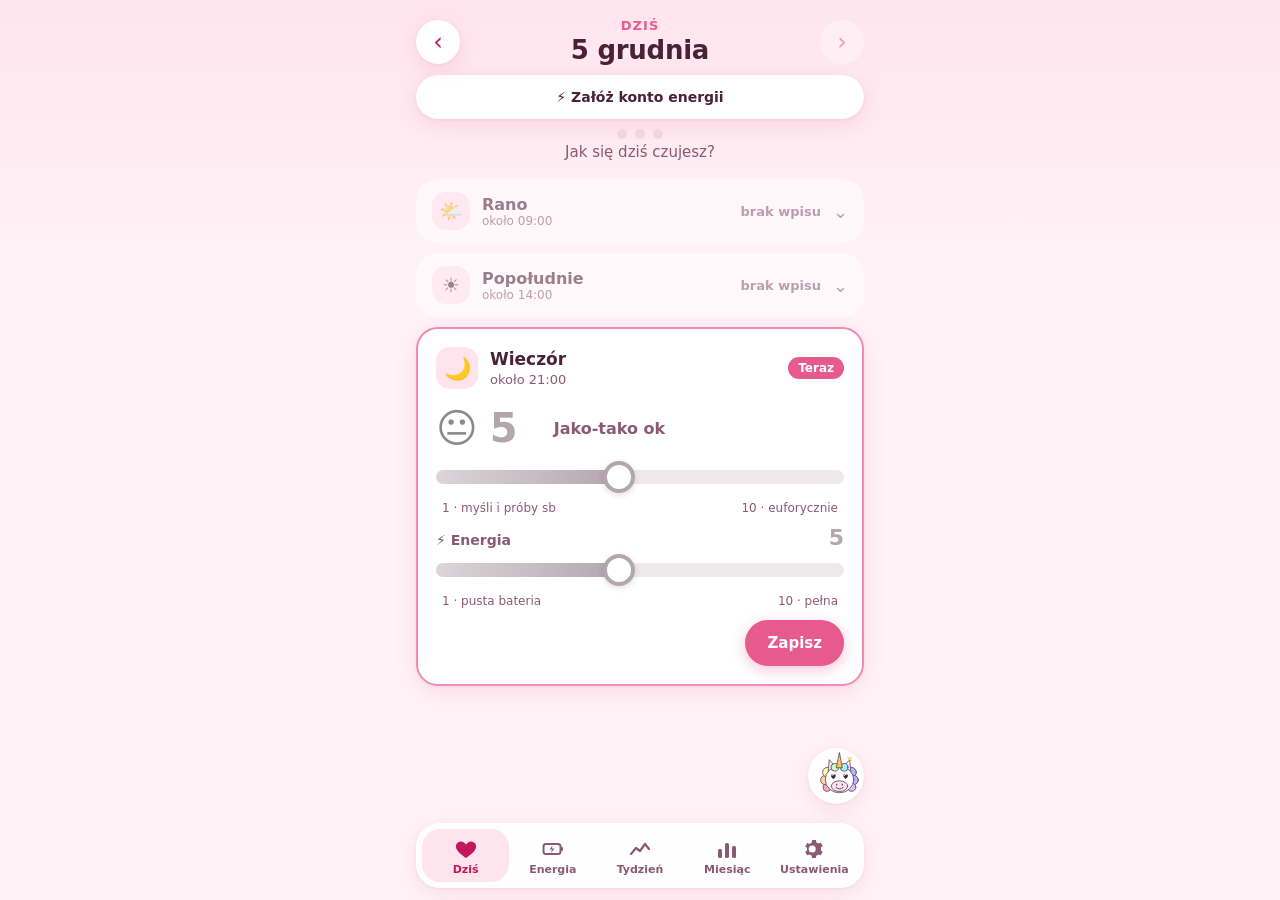
==== commit 5ffbd7a9: "Widok „animals”: podwójne dotknięcie „Tydzień” pokazuje bociana - icons/bocian.svg: pełna postać mag" ====
--- a/index.html
+++ b/index.html
@@ -21,6 +21,7 @@
     <section id="view-oddech" class="view" data-view="oddech" hidden></section>
     <section id="view-stopwatch" class="view" data-view="stopwatch" hidden></section>
     <section id="view-leki" class="view" data-view="leki" hidden></section>
+    <section id="view-animals" class="view" data-view="animals" hidden></section>
   </main>
 
   <nav class="tabbar" aria-label="Nawigacja">
@@ -49,12 +50,10 @@
   <div id="compliment" role="status" aria-live="polite" hidden></div>
   <button class="fab" data-act="compliment" aria-label="Pokaż komplement"><img src="icons/jednorozec.svg" alt="" width="51" height="51"></button>
   <div id="sheet" role="dialog" aria-modal="true" hidden></div>
-  <div id="tut" role="dialog" aria-modal="true" aria-labelledby="tut-title" hidden></div>
   <div id="toast" role="status" aria-live="polite"></div>
   <script src="komplementy.js" defer></script>
   <script src="energy.js" defer></script>
   <script src="leki.js" defer></script>
-  <script src="samouczek.js" defer></script>
   <script src="app.js" defer></script>
 </body>
 </html>
--- a/styles.css
+++ b/styles.css
@@ -221,7 +221,7 @@
   position: fixed; left: 50%; transform: translateX(-50%);
   bottom: calc(env(safe-area-inset-bottom) + 12px);
   width: min(448px, calc(100% - 24px));
-  display: grid; grid-auto-flow: column; grid-auto-columns: 1fr;   /* ukryta zakładka nie zostawia dziury */
+  display: grid; grid-template-columns: repeat(5, 1fr);
   background: rgba(255, 255, 255, .92);
   backdrop-filter: blur(12px); -webkit-backdrop-filter: blur(12px);
   border-radius: 24px; box-shadow: var(--shadow);
@@ -793,24 +793,11 @@
 .tut-card.sec-closed { display: none; }
 .sec-head h3 { cursor: pointer; -webkit-tap-highlight-color: transparent; user-select: none; flex: 1 1 auto; }
 
-/* ---------- samouczek „Pierwsze kroki” (bez animacji, zawsze do pominięcia) ---------- */
-#tut { position: fixed; inset: 0; z-index: 30; background: var(--bg); overflow-y: auto;
-  padding: calc(env(safe-area-inset-top) + 14px) 16px calc(env(safe-area-inset-bottom) + 24px); }
-body.tut-on { overflow: hidden; }
-body.tut-on .tabbar, body.tut-on .fab { visibility: hidden; }
-.tut-in { max-width: 480px; margin: 0 auto; }
-.tut-top { display: flex; align-items: center; justify-content: space-between; }
-.tut-count { font-size: 13px; font-weight: 700; color: var(--ink-soft); }
-.tut-bar { display: grid; grid-template-columns: repeat(3, 1fr); gap: 6px; margin: 8px 0 22px; }
-.tut-bar i { height: 6px; border-radius: 99px; background: var(--line); }
-.tut-bar i.on { background: var(--rose); }
-#tut h1 { outline: none; }
-.tut-p { font-size: 16px; line-height: 1.5; margin: 10px 0 16px; }
-.tut-safe { display: flex; gap: 12px; align-items: flex-start; }
-.tut-safe p { margin: 0; line-height: 1.45; }
-.tut-ico { font-size: 26px; line-height: 1; }
-.tut-nav { display: flex; justify-content: space-between; gap: 10px; margin-top: 18px; }
-.tut-nav .btn.primary { flex: 1; max-width: 260px; margin-left: auto; }
-.tut-later { margin-top: 8px; }
-.tut-small { font-size: 14px; color: var(--ink-soft); margin-top: -6px; }
-.tut-bye { text-align: center; font-weight: 700; color: var(--rose-deep); margin: 14px 0 0; }
+/* ---------- animals (podwójne dotknięcie „Tydzień”) ---------- */
+body.animals-on .fab, body.animals-on #compliment { display: none !important; }
+body.animals-on #app { padding: calc(env(safe-area-inset-top) + 8px) 16px 0; }
+.animals-stage {
+  height: calc(100dvh - env(safe-area-inset-top) - env(safe-area-inset-bottom) - 104px);  /* cała wysokość nad menu */
+  display: grid; place-items: center; overflow: hidden;
+}
+.animals-stage img { width: 100%; height: 100%; object-fit: contain; display: block; }
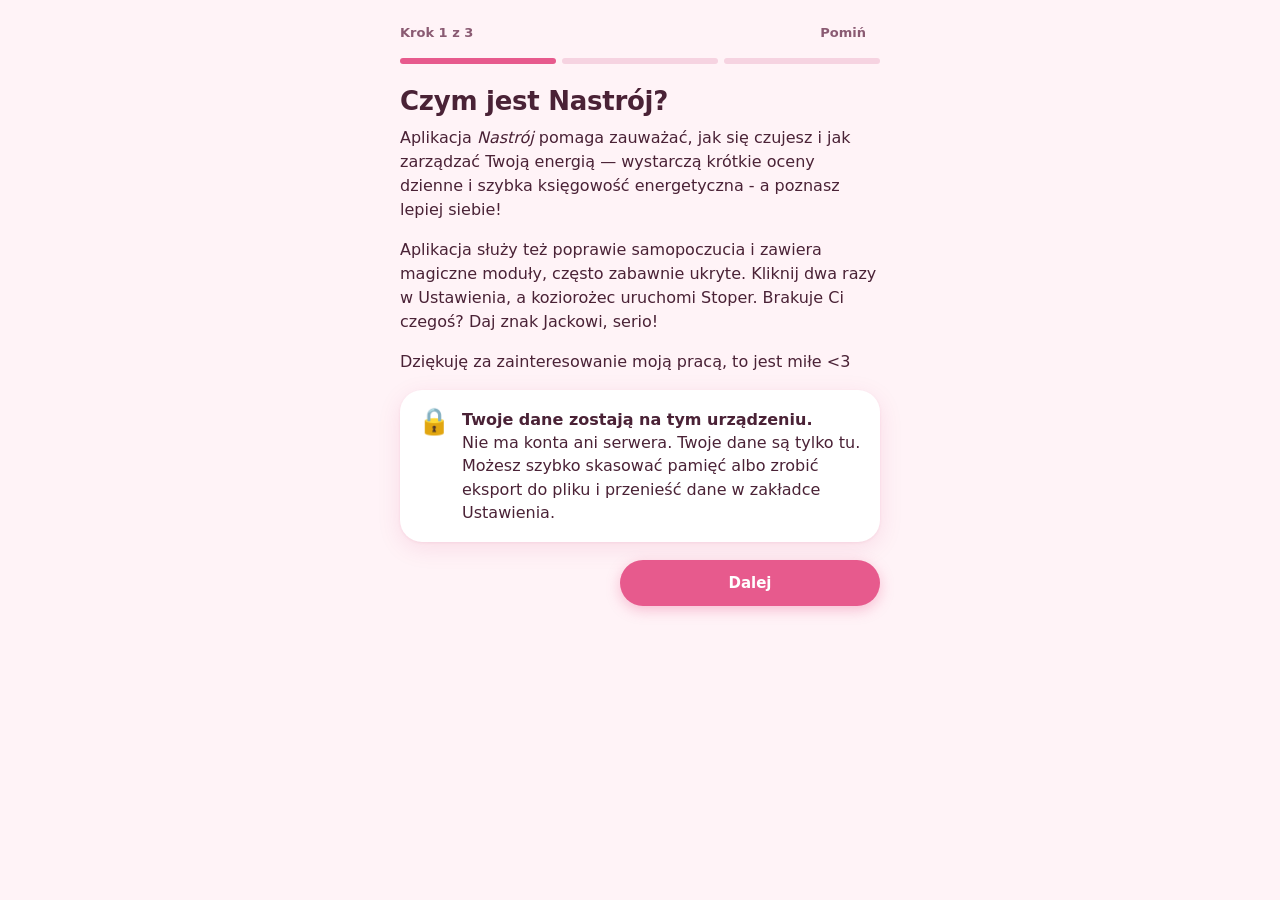
==== commit 3e42bd34: "Merge branch 'main' into dzik" ====
--- a/index.html
+++ b/index.html
@@ -21,7 +21,7 @@
     <section id="view-oddech" class="view" data-view="oddech" hidden></section>
     <section id="view-stopwatch" class="view" data-view="stopwatch" hidden></section>
     <section id="view-leki" class="view" data-view="leki" hidden></section>
-    <section id="view-animals" class="view" data-view="animals" hidden></section>
+    <section id="view-dzik" class="view" data-view="dzik" hidden></section>
   </main>
 
   <nav class="tabbar" aria-label="Nawigacja">
@@ -50,10 +50,13 @@
   <div id="compliment" role="status" aria-live="polite" hidden></div>
   <button class="fab" data-act="compliment" aria-label="Pokaż komplement"><img src="icons/jednorozec.svg" alt="" width="51" height="51"></button>
   <div id="sheet" role="dialog" aria-modal="true" hidden></div>
+  <div id="tut" role="dialog" aria-modal="true" aria-labelledby="tut-title" hidden></div>
   <div id="toast" role="status" aria-live="polite"></div>
   <script src="komplementy.js" defer></script>
   <script src="energy.js" defer></script>
   <script src="leki.js" defer></script>
+  <script src="dzik.js" defer></script>
+  <script src="samouczek.js" defer></script>
   <script src="app.js" defer></script>
 </body>
 </html>
--- a/styles.css
+++ b/styles.css
@@ -221,7 +221,7 @@
   position: fixed; left: 50%; transform: translateX(-50%);
   bottom: calc(env(safe-area-inset-bottom) + 12px);
   width: min(448px, calc(100% - 24px));
-  display: grid; grid-template-columns: repeat(5, 1fr);
+  display: grid; grid-auto-flow: column; grid-auto-columns: 1fr;   /* ukryta zakładka nie zostawia dziury */
   background: rgba(255, 255, 255, .92);
   backdrop-filter: blur(12px); -webkit-backdrop-filter: blur(12px);
   border-radius: 24px; box-shadow: var(--shadow);
@@ -793,11 +793,44 @@
 .tut-card.sec-closed { display: none; }
 .sec-head h3 { cursor: pointer; -webkit-tap-highlight-color: transparent; user-select: none; flex: 1 1 auto; }
 
-/* ---------- animals (podwójne dotknięcie „Tydzień”) ---------- */
-body.animals-on .fab, body.animals-on #compliment { display: none !important; }
-body.animals-on #app { padding: calc(env(safe-area-inset-top) + 8px) 16px 0; }
-.animals-stage {
-  height: calc(100dvh - env(safe-area-inset-top) - env(safe-area-inset-bottom) - 104px);  /* cała wysokość nad menu */
-  display: grid; place-items: center; overflow: hidden;
-}
-.animals-stage img { width: 100%; height: 100%; object-fit: contain; display: block; }
+/* ---------- ukryty widok: dzik (podwójne dotknięcie „Miesiąc”) ---------- */
+.dzik-card { border-radius: var(--radius); overflow: hidden; box-shadow: var(--shadow); background: #eef6e6; margin-top: 8px; }
+.dzik-svg { display: block; width: 100%; height: auto; touch-action: manipulation; -webkit-tap-highlight-color: transparent; user-select: none; }
+.dzik-svg [data-act] { cursor: pointer; }
+.dzik-svg .dz-acorn-in, .dzik-svg .dz-snout, .dzik-svg .dz-poop-in { transform-box: fill-box; transform-origin: center; }
+.dzik-svg .dz-acorn { transition: opacity .25s; }
+.dzik-svg .dz-acorn.dz-gone { opacity: 0; pointer-events: none; }
+.dzik-svg .dz-acorn.dz-gone .dz-acorn-in { transform: scale(.2); transition: transform .25s; }
+.dzik-svg .dz-drop .dz-acorn-in { animation: dz-drop .5s cubic-bezier(.4, 0, .9, .6); }
+@keyframes dz-drop { from { transform: translateY(-60px); opacity: 0; } 30% { opacity: 1; } }
+.dzik-svg .dz-mouth-open { opacity: 0; }
+.dzik-svg .dz-chew .dz-snout { animation: dz-chew .15s ease-in-out 6 alternate; }
+.dzik-svg .dz-chew .dz-mouth-open { animation: dz-mouth .15s 6 alternate; }
+@keyframes dz-chew { to { transform: translateY(1.8px) scaleY(.9); } }
+@keyframes dz-mouth { to { opacity: 1; } }
+.dzik-svg #dz-boar { transition: transform 1.6s ease-in; }
+.dzik-svg #dz-boar.dz-run { transform: translateX(-640px); }
+.dzik-svg #dz-poop .dz-poop-in { animation: dz-pop .4s ease-out; }
+@keyframes dz-pop { from { transform: scale(0); } 70% { transform: scale(1.15); } }
+@media (prefers-reduced-motion: reduce) { .dzik-svg *, .dzik-svg #dz-boar { animation: none !important; transition: none !important; } }
+/* ---------- samouczek „Pierwsze kroki” (bez animacji, zawsze do pominięcia) ---------- */
+#tut { position: fixed; inset: 0; z-index: 30; background: var(--bg); overflow-y: auto;
+  padding: calc(env(safe-area-inset-top) + 14px) 16px calc(env(safe-area-inset-bottom) + 24px); }
+body.tut-on { overflow: hidden; }
+body.tut-on .tabbar, body.tut-on .fab { visibility: hidden; }
+.tut-in { max-width: 480px; margin: 0 auto; }
+.tut-top { display: flex; align-items: center; justify-content: space-between; }
+.tut-count { font-size: 13px; font-weight: 700; color: var(--ink-soft); }
+.tut-bar { display: grid; grid-template-columns: repeat(3, 1fr); gap: 6px; margin: 8px 0 22px; }
+.tut-bar i { height: 6px; border-radius: 99px; background: var(--line); }
+.tut-bar i.on { background: var(--rose); }
+#tut h1 { outline: none; }
+.tut-p { font-size: 16px; line-height: 1.5; margin: 10px 0 16px; }
+.tut-safe { display: flex; gap: 12px; align-items: flex-start; }
+.tut-safe p { margin: 0; line-height: 1.45; }
+.tut-ico { font-size: 26px; line-height: 1; }
+.tut-nav { display: flex; justify-content: space-between; gap: 10px; margin-top: 18px; }
+.tut-nav .btn.primary { flex: 1; max-width: 260px; margin-left: auto; }
+.tut-later { margin-top: 8px; }
+.tut-small { font-size: 14px; color: var(--ink-soft); margin-top: -6px; }
+.tut-bye { text-align: center; font-weight: 700; color: var(--rose-deep); margin: 14px 0 0; }
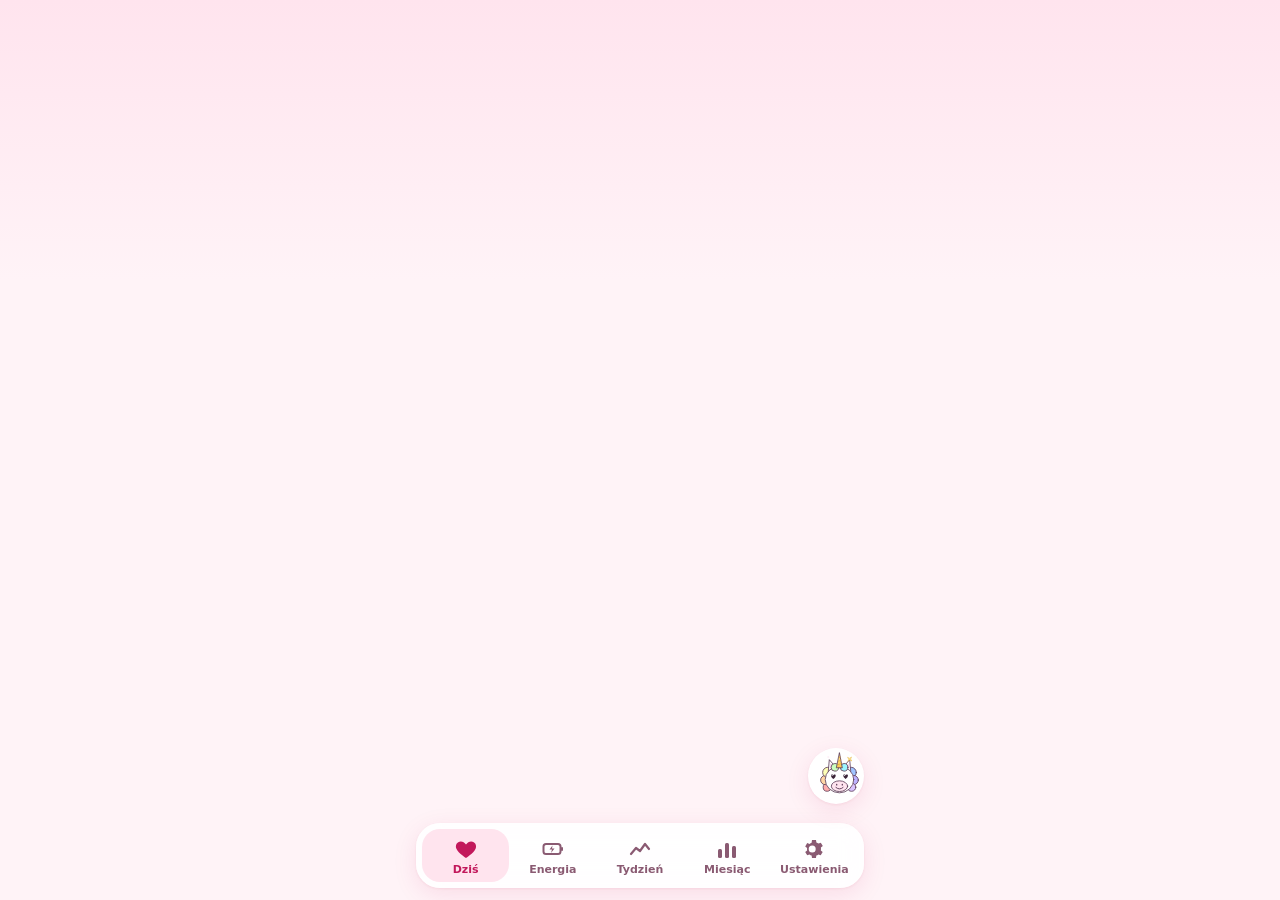
==== commit a44bdac2: "Merge branch 'main' into animals-bocian" ====
--- a/index.html
+++ b/index.html
@@ -21,6 +21,7 @@
     <section id="view-oddech" class="view" data-view="oddech" hidden></section>
     <section id="view-stopwatch" class="view" data-view="stopwatch" hidden></section>
     <section id="view-leki" class="view" data-view="leki" hidden></section>
+    <section id="view-animals" class="view" data-view="animals" hidden></section>
     <section id="view-dzik" class="view" data-view="dzik" hidden></section>
   </main>
 
--- a/styles.css
+++ b/styles.css
@@ -793,6 +793,14 @@
 .tut-card.sec-closed { display: none; }
 .sec-head h3 { cursor: pointer; -webkit-tap-highlight-color: transparent; user-select: none; flex: 1 1 auto; }
 
+/* ---------- animals (podwójne dotknięcie „Tydzień”) ---------- */
+body.animals-on .fab, body.animals-on #compliment { display: none !important; }
+body.animals-on #app { padding: calc(env(safe-area-inset-top) + 8px) 16px 0; }
+.animals-stage {
+  height: calc(100dvh - env(safe-area-inset-top) - env(safe-area-inset-bottom) - 104px);  /* cała wysokość nad menu */
+  display: grid; place-items: center; overflow: hidden;
+}
+.animals-stage img { width: 100%; height: 100%; object-fit: contain; display: block; }
 /* ---------- ukryty widok: dzik (podwójne dotknięcie „Miesiąc”) ---------- */
 .dzik-card { border-radius: var(--radius); overflow: hidden; box-shadow: var(--shadow); background: #eef6e6; margin-top: 8px; }
 .dzik-svg { display: block; width: 100%; height: auto; touch-action: manipulation; -webkit-tap-highlight-color: transparent; user-select: none; }
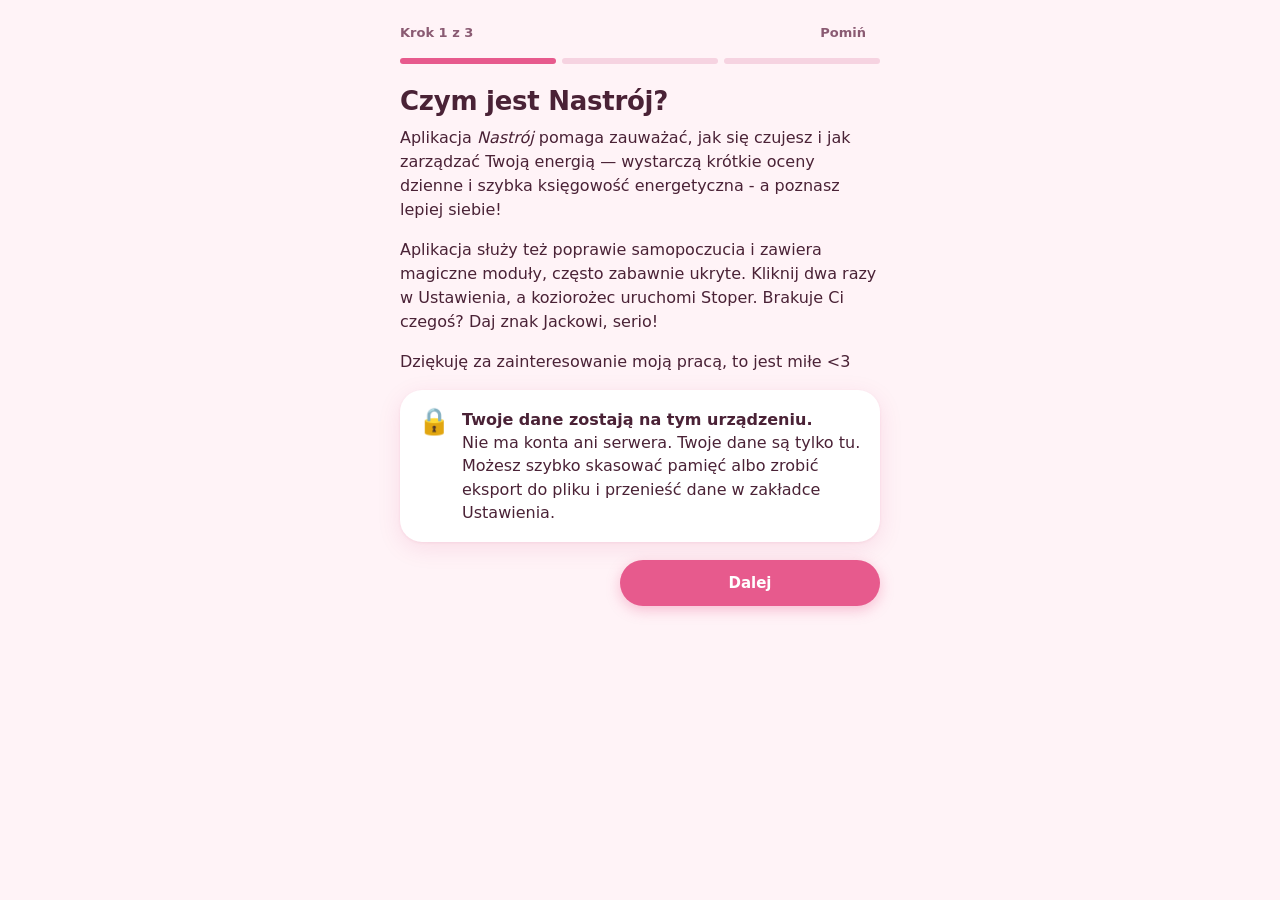
==== commit a8a13321: "Widok „animals”: podwójne dotknięcie „Tydzień” pokazuje bociana - icons/bocian.svg: pełna postać mag" ====
--- a/index.html
+++ b/index.html
@@ -21,8 +21,8 @@
     <section id="view-oddech" class="view" data-view="oddech" hidden></section>
     <section id="view-stopwatch" class="view" data-view="stopwatch" hidden></section>
     <section id="view-leki" class="view" data-view="leki" hidden></section>
+    <section id="view-dzik" class="view" data-view="dzik" hidden></section>
     <section id="view-animals" class="view" data-view="animals" hidden></section>
-    <section id="view-dzik" class="view" data-view="dzik" hidden></section>
   </main>
 
   <nav class="tabbar" aria-label="Nawigacja">
--- a/styles.css
+++ b/styles.css
@@ -793,14 +793,6 @@
 .tut-card.sec-closed { display: none; }
 .sec-head h3 { cursor: pointer; -webkit-tap-highlight-color: transparent; user-select: none; flex: 1 1 auto; }
 
-/* ---------- animals (podwójne dotknięcie „Tydzień”) ---------- */
-body.animals-on .fab, body.animals-on #compliment { display: none !important; }
-body.animals-on #app { padding: calc(env(safe-area-inset-top) + 8px) 16px 0; }
-.animals-stage {
-  height: calc(100dvh - env(safe-area-inset-top) - env(safe-area-inset-bottom) - 104px);  /* cała wysokość nad menu */
-  display: grid; place-items: center; overflow: hidden;
-}
-.animals-stage img { width: 100%; height: 100%; object-fit: contain; display: block; }
 /* ---------- ukryty widok: dzik (podwójne dotknięcie „Miesiąc”) ---------- */
 .dzik-card { border-radius: var(--radius); overflow: hidden; box-shadow: var(--shadow); background: #eef6e6; margin-top: 8px; }
 .dzik-svg { display: block; width: 100%; height: auto; touch-action: manipulation; -webkit-tap-highlight-color: transparent; user-select: none; }
@@ -842,3 +834,12 @@
 .tut-later { margin-top: 8px; }
 .tut-small { font-size: 14px; color: var(--ink-soft); margin-top: -6px; }
 .tut-bye { text-align: center; font-weight: 700; color: var(--rose-deep); margin: 14px 0 0; }
+
+/* ---------- ukryty widok: animals (podwójne dotknięcie „Tydzień”) ---------- */
+body.animals-on .fab, body.animals-on #compliment { display: none !important; }
+body.animals-on #app { padding: calc(env(safe-area-inset-top) + 8px) 16px 0; }
+.animals-stage {
+  height: calc(100dvh - env(safe-area-inset-top) - env(safe-area-inset-bottom) - 104px);  /* cała wysokość nad menu */
+  display: grid; place-items: center; overflow: hidden;
+}
+.animals-stage img { width: 100%; height: 100%; object-fit: contain; display: block; }
